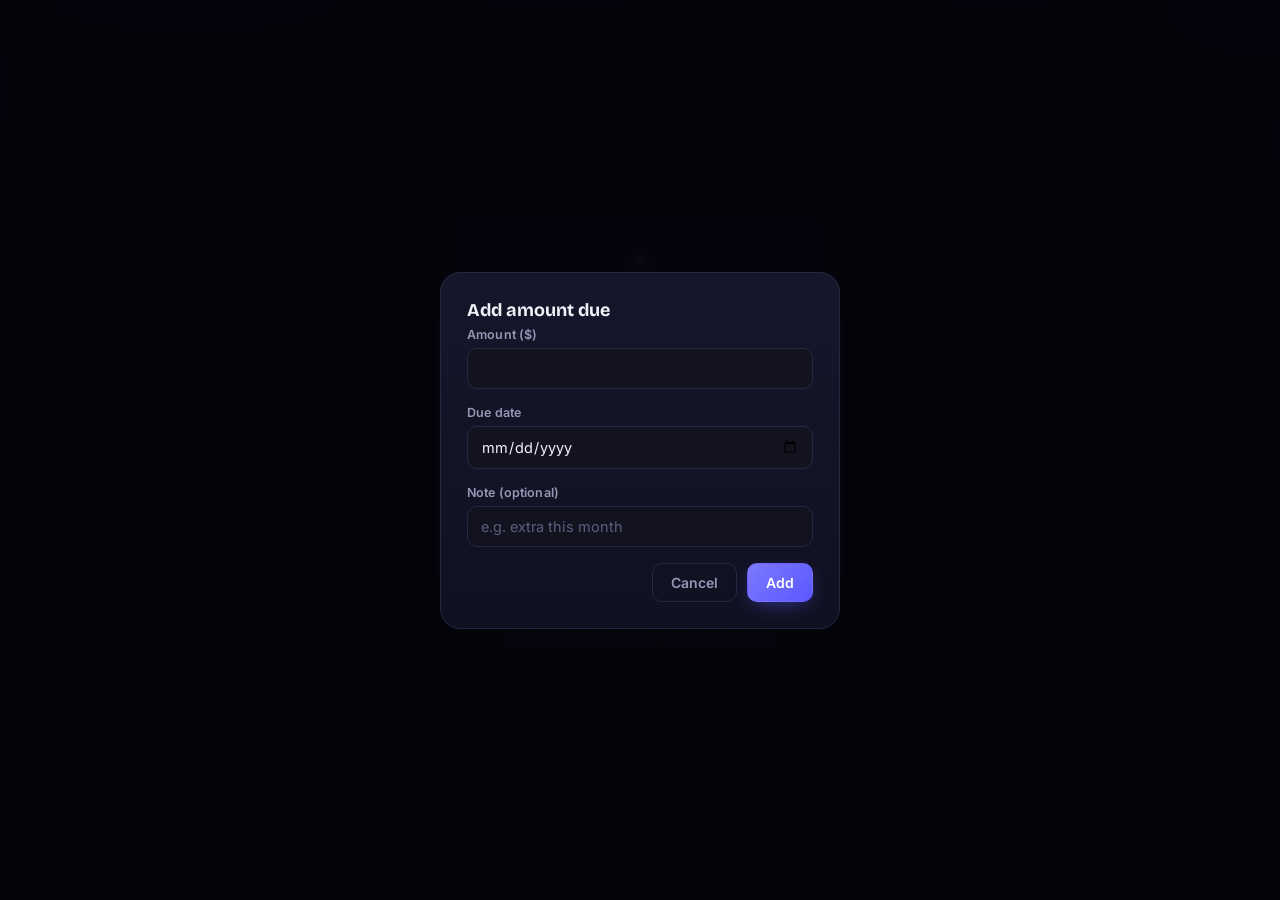
==== index.html @ f495cc3c "HCM Pay v1: login, dashboard, schedule, paydays, history chart, calendar heatmap, coin-run mini-game" ====
<!DOCTYPE html>
<html lang="en">
<head>
<meta charset="UTF-8" />
<meta name="viewport" content="width=device-width, initial-scale=1.0" />
<title>HCM Pay</title>
<link rel="icon" href="data:image/svg+xml,%3Csvg xmlns='http://www.w3.org/2000/svg' viewBox='0 0 100 100'%3E%3Ccircle cx='50' cy='50' r='10' fill='%235B57FF'/%3E%3Ccircle cx='50' cy='15' r='6' fill='%237C79FF'/%3E%3Ccircle cx='80' cy='65' r='6' fill='%237C79FF'/%3E%3Ccircle cx='20' cy='65' r='6' fill='%237C79FF'/%3E%3C/svg%3E" />
<link rel="preconnect" href="https://fonts.googleapis.com">
<link href="https://fonts.googleapis.com/css2?family=Bricolage+Grotesque:opsz,wght@12..96,400;12..96,500;12..96,600;12..96,700;12..96,800&family=Inter:wght@400;500;600;700&family=JetBrains+Mono:wght@400;500;600&display=swap" rel="stylesheet">
<link rel="stylesheet" href="style.css" />
</head>
<body>

<!-- ============ LOGIN SCREEN ============ -->
<div id="login-screen" class="login-screen">
  <div class="login-card">
    <div class="brand-mark">
      <svg viewBox="0 0 100 100" class="orbit-logo">
        <circle cx="50" cy="50" r="27" fill="none" stroke="url(#g1)" stroke-width="1.5" opacity="0.35"/>
        <circle cx="50" cy="50" r="11" fill="url(#g2)"/>
        <circle cx="50" cy="14" r="6.5" fill="#7C79FF"/>
        <circle cx="81" cy="66" r="6.5" fill="#7C79FF"/>
        <circle cx="19" cy="66" r="6.5" fill="#7C79FF"/>
        <defs>
          <linearGradient id="g1" x1="0" y1="0" x2="1" y2="1">
            <stop offset="0" stop-color="#5B57FF"/><stop offset="1" stop-color="#7C79FF"/>
          </linearGradient>
          <linearGradient id="g2" x1="0" y1="0" x2="1" y2="1">
            <stop offset="0" stop-color="#7C79FF"/><stop offset="1" stop-color="#5B57FF"/>
          </linearGradient>
        </defs>
      </svg>
    </div>
    <div class="brand-lockup">
      <span class="brand-hcm">HCM</span><span class="brand-pay">Pay</span>
    </div>
    <p class="login-tagline">Payment tracking, without the back-and-forth.</p>

    <form id="login-form" class="login-form" autocomplete="off">
      <label class="field">
        <span class="field-label">Username</span>
        <input type="text" id="login-user" placeholder="admin" autocomplete="off" />
      </label>
      <label class="field">
        <span class="field-label">Password</span>
        <input type="password" id="login-pass" placeholder="••••••••" autocomplete="off" />
      </label>
      <p id="login-error" class="login-error" hidden>Incorrect username or password.</p>
      <button type="submit" class="btn btn-primary btn-block">Sign in</button>
    </form>

    <p class="login-footnote">One brand. Many worlds. One universe.</p>
  </div>
</div>

<!-- ============ APP SHELL ============ -->
<div id="app" class="app" hidden>

  <header class="topbar">
    <div class="topbar-left">
      <svg viewBox="0 0 100 100" class="orbit-logo-sm">
        <circle cx="50" cy="50" r="11" fill="#7C79FF"/>
        <circle cx="50" cy="14" r="6" fill="#5B57FF"/>
        <circle cx="81" cy="66" r="6" fill="#5B57FF"/>
        <circle cx="19" cy="66" r="6" fill="#5B57FF"/>
      </svg>
      <span class="topbar-brand">HCM<span class="accent">Pay</span></span>
    </div>
    <div class="topbar-right">
      <div class="role-switch" role="tablist" aria-label="View as">
        <button class="role-btn active" data-role="payer" id="tab-payer">Payer view</button>
        <button class="role-btn" data-role="payee" id="tab-payee">Payee view</button>
      </div>
      <button class="btn btn-ghost btn-sm" id="logout-btn">Sign out</button>
    </div>
  </header>

  <main class="main">

    <!-- ===== overview strip ===== -->
    <section class="overview">
      <div class="ov-card">
        <span class="ov-label">This month · due</span>
        <span class="ov-value" id="ov-due">$0</span>
      </div>
      <div class="ov-card">
        <span class="ov-label">Paid so far</span>
        <span class="ov-value ov-green" id="ov-paid">$0</span>
      </div>
      <div class="ov-card">
        <span class="ov-label">Remaining</span>
        <span class="ov-value ov-amber" id="ov-remaining">$0</span>
      </div>
      <div class="ov-card">
        <span class="ov-label">Next payment due</span>
        <span class="ov-value" id="ov-next">—</span>
        <span class="ov-sub" id="ov-countdown">—</span>
      </div>
    </section>

    <!-- ===== tank / fill graph ===== -->
    <section class="panel">
      <div class="panel-head">
        <h2>Month progress</h2>
        <span class="panel-sub" id="tank-caption">—</span>
      </div>
      <div class="tank-wrap">
        <div class="tank">
          <div class="tank-fill" id="tank-fill"></div>
          <div class="tank-marker" id="tank-marker-50" style="left:50%"></div>
        </div>
        <div class="tank-labels">
          <span>$0</span>
          <span id="tank-max-label">$0</span>
        </div>
      </div>
    </section>

    <div class="two-col">
      <!-- ===== upcoming installments ===== -->
      <section class="panel">
        <div class="panel-head">
          <h2>Payment schedule</h2>
          <span class="panel-sub">Next 12 months</span>
        </div>
        <div class="schedule-list" id="schedule-list"></div>
        <div class="payer-only add-extra">
          <button class="btn btn-secondary btn-sm" id="btn-add-extra">+ Add extra amount due</button>
        </div>
      </section>

      <!-- ===== paydays ===== -->
      <section class="panel">
        <div class="panel-head">
          <h2>Harish's upcoming paydays</h2>
          <span class="panel-sub">Every 2 weeks</span>
        </div>
        <div class="payday-list" id="payday-list"></div>
      </section>
    </div>

    <div class="two-col">
      <!-- ===== history chart ===== -->
      <section class="panel">
        <div class="panel-head">
          <h2>Payment history</h2>
          <span class="panel-sub">Last 6 months</span>
        </div>
        <canvas id="history-chart" width="600" height="220"></canvas>
      </section>

      <!-- ===== calendar heatmap ===== -->
      <section class="panel">
        <div class="panel-head">
          <h2>Calendar</h2>
          <span class="panel-sub" id="cal-month-label">—</span>
        </div>
        <div class="cal-grid" id="cal-grid"></div>
        <div class="cal-legend">
          <span><i class="dot dot-due"></i> Due</span>
          <span><i class="dot dot-paid"></i> Paid</span>
          <span><i class="dot dot-partial"></i> Partial</span>
        </div>
      </section>
    </div>

    <!-- ===== game (optional) ===== -->
    <section class="panel game-panel">
      <div class="panel-head">
        <h2>Coin Run <span class="pill">optional · just for fun</span></h2>
        <button class="btn btn-secondary btn-sm" id="game-toggle">Play</button>
      </div>
      <p class="game-blurb">Pop the coins to reveal what's coming up this month — your call, not required.</p>
      <div id="game-area" class="game-area" hidden>
        <canvas id="game-canvas" width="640" height="320"></canvas>
        <div class="game-hud">
          <span id="game-reveal">Shoot a coin to reveal the next payment.</span>
        </div>
      </div>
    </section>

  </main>
</div>

<!-- ===== modal: mark as paid / reschedule ===== -->
<div id="modal-backdrop" class="modal-backdrop" hidden>
  <div class="modal" id="modal-payment">
    <h3 id="modal-title">Log a payment</h3>
    <p class="modal-sub" id="modal-sub"></p>
    <label class="field">
      <span class="field-label">Amount paid now ($)</span>
      <input type="number" id="modal-amount" min="0" step="1" />
    </label>
    <label class="field" id="modal-reschedule-wrap">
      <span class="field-label">If there's a balance left, when will you pay it?</span>
      <input type="date" id="modal-reschedule-date" />
    </label>
    <div class="modal-actions">
      <button class="btn btn-ghost" id="modal-cancel">Cancel</button>
      <button class="btn btn-primary" id="modal-confirm">Confirm payment</button>
    </div>
  </div>
</div>

<div id="modal-backdrop-extra" class="modal-backdrop" hidden>
  <div class="modal" id="modal-extra">
    <h3>Add amount due</h3>
    <label class="field">
      <span class="field-label">Amount ($)</span>
      <input type="number" id="extra-amount" min="0" step="1" />
    </label>
    <label class="field">
      <span class="field-label">Due date</span>
      <input type="date" id="extra-date" />
    </label>
    <label class="field">
      <span class="field-label">Note (optional)</span>
      <input type="text" id="extra-note" placeholder="e.g. extra this month" />
    </label>
    <div class="modal-actions">
      <button class="btn btn-ghost" id="extra-cancel">Cancel</button>
      <button class="btn btn-primary" id="extra-confirm">Add</button>
    </div>
  </div>
</div>

<script src="app.js"></script>
</body>
</html>
---- style.css ----
:root{
  --bg: #0A0B14;
  --bg-elevated: #12131F;
  --bg-card: #15162466;
  --border: #262842;
  --border-soft: #1D1E33;
  --indigo: #5B57FF;
  --indigo-bright: #7C79FF;
  --indigo-dim: #34306B;
  --green: #33D69F;
  --green-dim: #164A3B;
  --amber: #FFB454;
  --red: #FF5C5C;
  --text: #F1F1F8;
  --text-dim: #9497B5;
  --text-faint: #5C5F7E;
  --radius: 14px;
  --radius-lg: 20px;
  --font-display: 'Bricolage Grotesque', system-ui, sans-serif;
  --font-body: 'Inter', system-ui, sans-serif;
  --font-mono: 'JetBrains Mono', monospace;
}

*{ box-sizing:border-box; }
html,body{ margin:0; padding:0; }
body{
  background: radial-gradient(1200px 600px at 15% -10%, #1B1C33 0%, transparent 60%),
              radial-gradient(1000px 500px at 100% 0%, #191A2E 0%, transparent 55%),
              var(--bg);
  color: var(--text);
  font-family: var(--font-body);
  min-height: 100vh;
}

h1,h2,h3{ font-family: var(--font-display); font-weight: 700; margin: 0; }

/* ---------- buttons / fields ---------- */
.btn{
  font-family: var(--font-body); font-weight: 600; font-size: 14px;
  border-radius: 10px; padding: 10px 18px; cursor: pointer; border: 1px solid transparent;
  transition: transform .12s ease, background .15s ease, border-color .15s ease;
}
.btn:active{ transform: scale(.97); }
.btn-primary{ background: linear-gradient(135deg, var(--indigo-bright), var(--indigo)); color: #fff; box-shadow: 0 6px 20px -6px rgba(91,87,255,.55); }
.btn-primary:hover{ filter: brightness(1.08); }
.btn-secondary{ background: var(--bg-elevated); color: var(--text); border-color: var(--border); }
.btn-secondary:hover{ border-color: var(--indigo-bright); }
.btn-ghost{ background: transparent; color: var(--text-dim); border-color: var(--border); }
.btn-ghost:hover{ color: var(--text); border-color: var(--text-faint); }
.btn-block{ width: 100%; }
.btn-sm{ padding: 7px 12px; font-size: 13px; }

.field{ display:flex; flex-direction:column; gap:6px; margin-bottom:16px; }
.field-label{ font-size: 12.5px; color: var(--text-dim); font-weight: 600; letter-spacing: .01em; }
.field input{
  background: var(--bg-elevated); border: 1px solid var(--border); color: var(--text);
  border-radius: 10px; padding: 11px 13px; font-size: 14.5px; font-family: var(--font-body);
  outline: none; transition: border-color .15s ease;
}
.field input:focus{ border-color: var(--indigo-bright); }
.field input::placeholder{ color: var(--text-faint); }

/* ---------- login ---------- */
.login-screen{
  min-height: 100vh; display:flex; align-items:center; justify-content:center; padding: 24px;
}
.login-card{
  width: 100%; max-width: 380px; background: linear-gradient(180deg, #15162A, #101120);
  border: 1px solid var(--border); border-radius: var(--radius-lg); padding: 40px 32px 28px;
  text-align:center; box-shadow: 0 30px 80px -30px rgba(0,0,0,.7);
}
.orbit-logo{ width: 64px; height: 64px; margin: 0 auto 18px; display:block; }
.orbit-logo-sm{ width: 26px; height: 26px; }
.brand-lockup{ font-family: var(--font-display); font-size: 26px; font-weight: 800; margin-bottom: 6px; }
.brand-hcm{ color: var(--text); }
.brand-pay{ color: var(--indigo-bright); }
.login-tagline{ color: var(--text-dim); font-size: 13.5px; margin: 0 0 26px; }
.login-form{ text-align:left; }
.login-error{ color: var(--red); font-size: 13px; margin: -6px 0 14px; }
.login-footnote{ margin-top: 22px; font-size: 11.5px; color: var(--text-faint); letter-spacing: .04em; text-transform: uppercase; }

/* ---------- app shell ---------- */
.app{ max-width: 1180px; margin: 0 auto; padding: 0 24px 80px; }
.topbar{
  display:flex; align-items:center; justify-content:space-between;
  padding: 22px 0; border-bottom: 1px solid var(--border-soft); margin-bottom: 28px;
}
.topbar-left{ display:flex; align-items:center; gap:10px; }
.topbar-brand{ font-family: var(--font-display); font-weight: 800; font-size: 19px; }
.topbar-brand .accent{ color: var(--indigo-bright); }
.topbar-right{ display:flex; align-items:center; gap:14px; }

.role-switch{ display:flex; background: var(--bg-elevated); border: 1px solid var(--border); border-radius: 10px; padding: 3px; }
.role-btn{
  background: transparent; border: none; color: var(--text-dim); font-family: var(--font-body);
  font-weight: 600; font-size: 13px; padding: 7px 14px; border-radius: 8px; cursor: pointer;
}
.role-btn.active{ background: var(--indigo); color: #fff; }

/* ---------- overview cards ---------- */
.overview{ display:grid; grid-template-columns: repeat(4,1fr); gap:14px; margin-bottom: 22px; }
.ov-card{
  background: var(--bg-elevated); border: 1px solid var(--border-soft); border-radius: var(--radius);
  padding: 18px; display:flex; flex-direction:column; gap:6px;
}
.ov-label{ font-size:12px; color: var(--text-dim); font-weight:600; }
.ov-value{ font-family: var(--font-mono); font-size: 24px; font-weight: 600; }
.ov-green{ color: var(--green); }
.ov-amber{ color: var(--amber); }
.ov-sub{ font-size: 11.5px; color: var(--text-faint); }

/* ---------- panels ---------- */
.panel{
  background: var(--bg-elevated); border: 1px solid var(--border-soft); border-radius: var(--radius-lg);
  padding: 22px; margin-bottom: 18px;
}
.panel-head{ display:flex; align-items:center; justify-content:space-between; margin-bottom: 16px; flex-wrap:wrap; gap:8px; }
.panel-head h2{ font-size: 16.5px; display:flex; align-items:center; gap:8px; }
.panel-sub{ font-size: 12px; color: var(--text-faint); }
.pill{ font-family: var(--font-body); font-size: 10.5px; font-weight: 600; color: var(--text-dim); background: var(--bg-card); border:1px solid var(--border); padding: 3px 9px; border-radius: 999px; text-transform: uppercase; letter-spacing: .04em; }

.two-col{ display:grid; grid-template-columns: 1.3fr 1fr; gap:18px; }
@media (max-width: 880px){ .two-col{ grid-template-columns: 1fr; } .overview{ grid-template-columns: repeat(2,1fr); } }

/* ---------- tank fill ---------- */
.tank{ position:relative; height: 34px; border-radius: 999px; background: linear-gradient(180deg,#2A1620,#1C1119); border: 1px solid var(--border); overflow:hidden; }
.tank-fill{ position:absolute; inset:0 auto 0 0; width:0%; background: linear-gradient(90deg, var(--red), var(--red)); transition: width .6s cubic-bezier(.4,0,.2,1), background .6s ease; border-radius: 999px 0 0 999px; }
.tank-fill.mid{ background: linear-gradient(90deg, var(--red), var(--amber)); }
.tank-fill.full{ background: linear-gradient(90deg, var(--green-dim), var(--green)); border-radius: 999px; }
.tank-marker{ position:absolute; top:0; bottom:0; width:1px; background: rgba(255,255,255,.15); }
.tank-labels{ display:flex; justify-content:space-between; font-size: 11.5px; color: var(--text-faint); margin-top:8px; font-family: var(--font-mono); }

/* ---------- schedule list ---------- */
.schedule-list{ display:flex; flex-direction:column; gap:10px; max-height: 360px; overflow-y:auto; padding-right:4px; }
.sched-row{
  display:flex; align-items:center; justify-content:space-between; gap:12px;
  background: var(--bg-card); border: 1px solid var(--border-soft); border-radius: 12px; padding: 12px 14px;
}
.sched-left{ display:flex; align-items:center; gap:12px; }
.sched-status{ width: 9px; height: 9px; border-radius: 50%; flex-shrink:0; }
.status-due{ background: var(--red); box-shadow: 0 0 0 4px rgba(255,92,92,.12); }
.status-partial{ background: var(--amber); box-shadow: 0 0 0 4px rgba(255,180,84,.12); }
.status-paid{ background: var(--green); box-shadow: 0 0 0 4px rgba(51,214,159,.12); }
.sched-date{ font-family: var(--font-mono); font-size: 12.5px; color: var(--text-dim); min-width: 78px; }
.sched-amount{ font-weight: 600; font-size: 14.5px; }
.sched-note{ font-size: 11.5px; color: var(--text-faint); }
.sched-right{ display:flex; align-items:center; gap:8px; }
.sched-tag{ font-size: 10.5px; font-weight:600; padding: 3px 8px; border-radius: 999px; text-transform:uppercase; letter-spacing:.03em; }
.tag-due{ background: rgba(255,92,92,.12); color: var(--red); }
.tag-partial{ background: rgba(255,180,84,.12); color: var(--amber); }
.tag-paid{ background: rgba(51,214,159,.12); color: var(--green); }
.add-extra{ margin-top: 14px; }
.payee-hide{ display:none !important; }

/* ---------- payday list ---------- */
.payday-list{ display:flex; flex-direction:column; gap:8px; max-height: 360px; overflow-y:auto; }
.payday-row{ display:flex; align-items:center; justify-content:space-between; padding: 10px 12px; border-radius: 10px; background: var(--bg-card); border: 1px solid var(--border-soft); }
.payday-date{ font-family: var(--font-mono); font-size: 13px; color: var(--text); }
.payday-tag{ font-size: 11px; color: var(--indigo-bright); font-weight:600; }
.payday-row.soon{ border-color: var(--indigo-dim); background: rgba(91,87,255,.08); }

/* ---------- calendar ---------- */
.cal-grid{ display:grid; grid-template-columns: repeat(7,1fr); gap:5px; }
.cal-dow{ font-size: 10px; color: var(--text-faint); text-align:center; padding-bottom:4px; }
.cal-cell{ aspect-ratio: 1; border-radius: 8px; background: var(--bg-card); border: 1px solid var(--border-soft); display:flex; align-items:center; justify-content:center; font-size: 11px; color: var(--text-dim); position:relative; }
.cal-cell.empty{ background: transparent; border-color: transparent; }
.cal-cell.due{ background: rgba(255,92,92,.14); border-color: rgba(255,92,92,.3); color: var(--red); }
.cal-cell.paid{ background: rgba(51,214,159,.14); border-color: rgba(51,214,159,.3); color: var(--green); }
.cal-cell.partial{ background: rgba(255,180,84,.14); border-color: rgba(255,180,84,.3); color: var(--amber); }
.cal-legend{ display:flex; gap:16px; margin-top:12px; font-size: 11.5px; color: var(--text-dim); }
.dot{ display:inline-block; width:8px; height:8px; border-radius:50%; margin-right:5px; }
.dot-due{ background: var(--red); } .dot-paid{ background: var(--green); } .dot-partial{ background: var(--amber); }

/* ---------- game ---------- */
.game-panel{ position:relative; }
.game-blurb{ font-size: 13px; color: var(--text-dim); margin: -6px 0 14px; }
.game-area{ display:flex; flex-direction:column; align-items:center; gap:12px; }
#game-canvas{ width:100%; max-width: 640px; border-radius: 14px; background: linear-gradient(180deg,#0D0E1C,#141530); border: 1px solid var(--border); cursor: crosshair; }
.game-hud{ font-family: var(--font-mono); font-size: 13px; color: var(--indigo-bright); }

/* ---------- modal ---------- */
.modal-backdrop{ position: fixed; inset:0; background: rgba(4,4,10,.68); backdrop-filter: blur(3px); display:flex; align-items:center; justify-content:center; z-index: 50; padding: 20px; }
.modal{ width:100%; max-width: 400px; background: linear-gradient(180deg,#15162A,#101120); border: 1px solid var(--border); border-radius: var(--radius-lg); padding: 26px; }
.modal h3{ font-size: 18px; margin-bottom: 6px; }
.modal-sub{ font-size: 13px; color: var(--text-dim); margin: 0 0 18px; }
.modal-actions{ display:flex; justify-content:flex-end; gap: 10px; margin-top: 6px; }

::-webkit-scrollbar{ width: 8px; }
::-webkit-scrollbar-thumb{ background: var(--border); border-radius: 999px; }
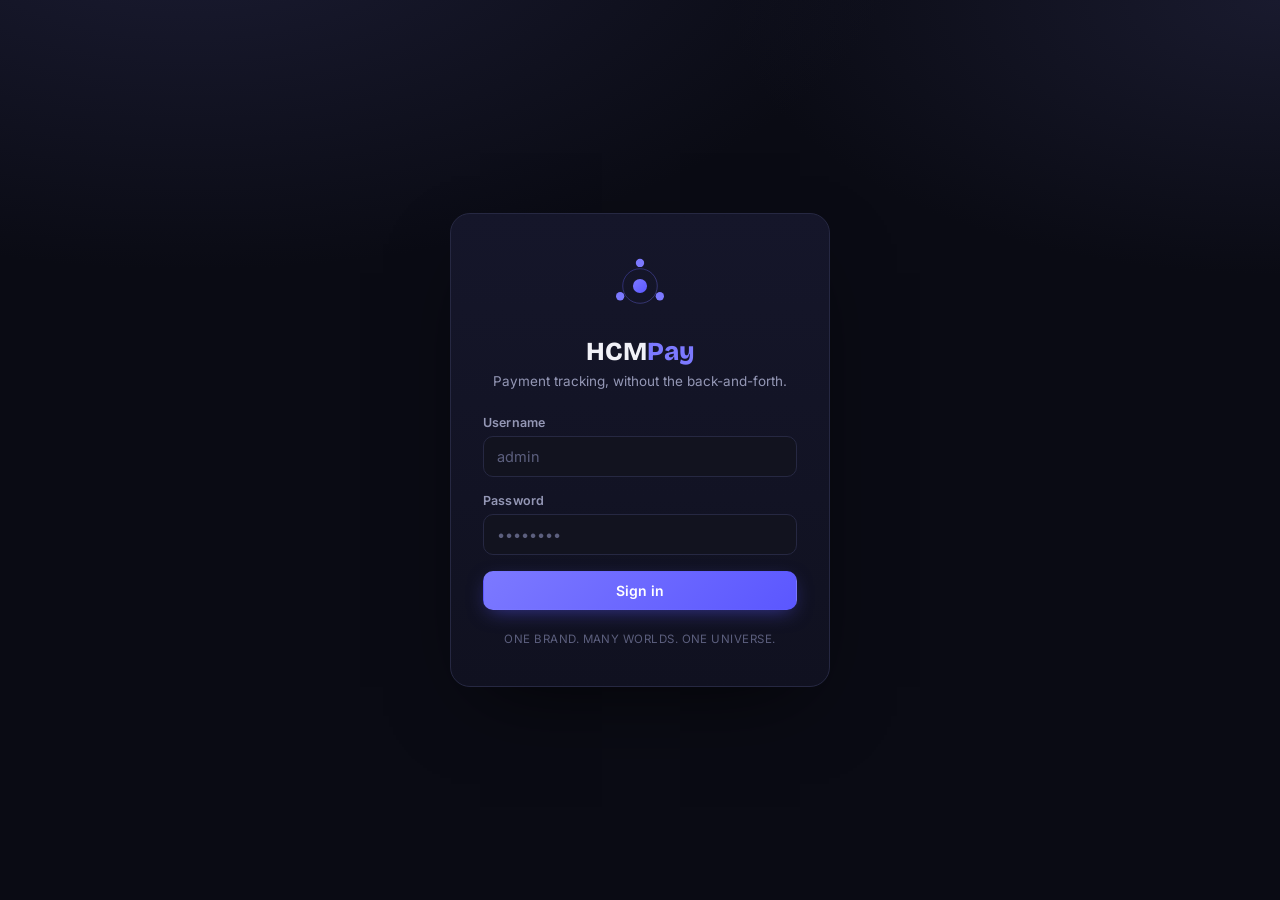
==== commit 0e97ceea: "Fix: username login now case-insensitive, block mobile keyboard auto-capitalize on username field" ====
--- a/index.html
+++ b/index.html
@@ -39,7 +39,7 @@
     <form id="login-form" class="login-form" autocomplete="off">
       <label class="field">
         <span class="field-label">Username</span>
-        <input type="text" id="login-user" placeholder="admin" autocomplete="off" />
+        <input type="text" id="login-user" placeholder="admin" autocomplete="off" autocapitalize="off" autocorrect="off" spellcheck="false" />
       </label>
       <label class="field">
         <span class="field-label">Password</span>
--- a/style.css
+++ b/style.css
@@ -180,6 +180,7 @@
 
 /* ---------- modal ---------- */
 .modal-backdrop{ position: fixed; inset:0; background: rgba(4,4,10,.68); backdrop-filter: blur(3px); display:flex; align-items:center; justify-content:center; z-index: 50; padding: 20px; }
+.modal-backdrop[hidden]{ display: none; }
 .modal{ width:100%; max-width: 400px; background: linear-gradient(180deg,#15162A,#101120); border: 1px solid var(--border); border-radius: var(--radius-lg); padding: 26px; }
 .modal h3{ font-size: 18px; margin-bottom: 6px; }
 .modal-sub{ font-size: 13px; color: var(--text-dim); margin: 0 0 18px; }
